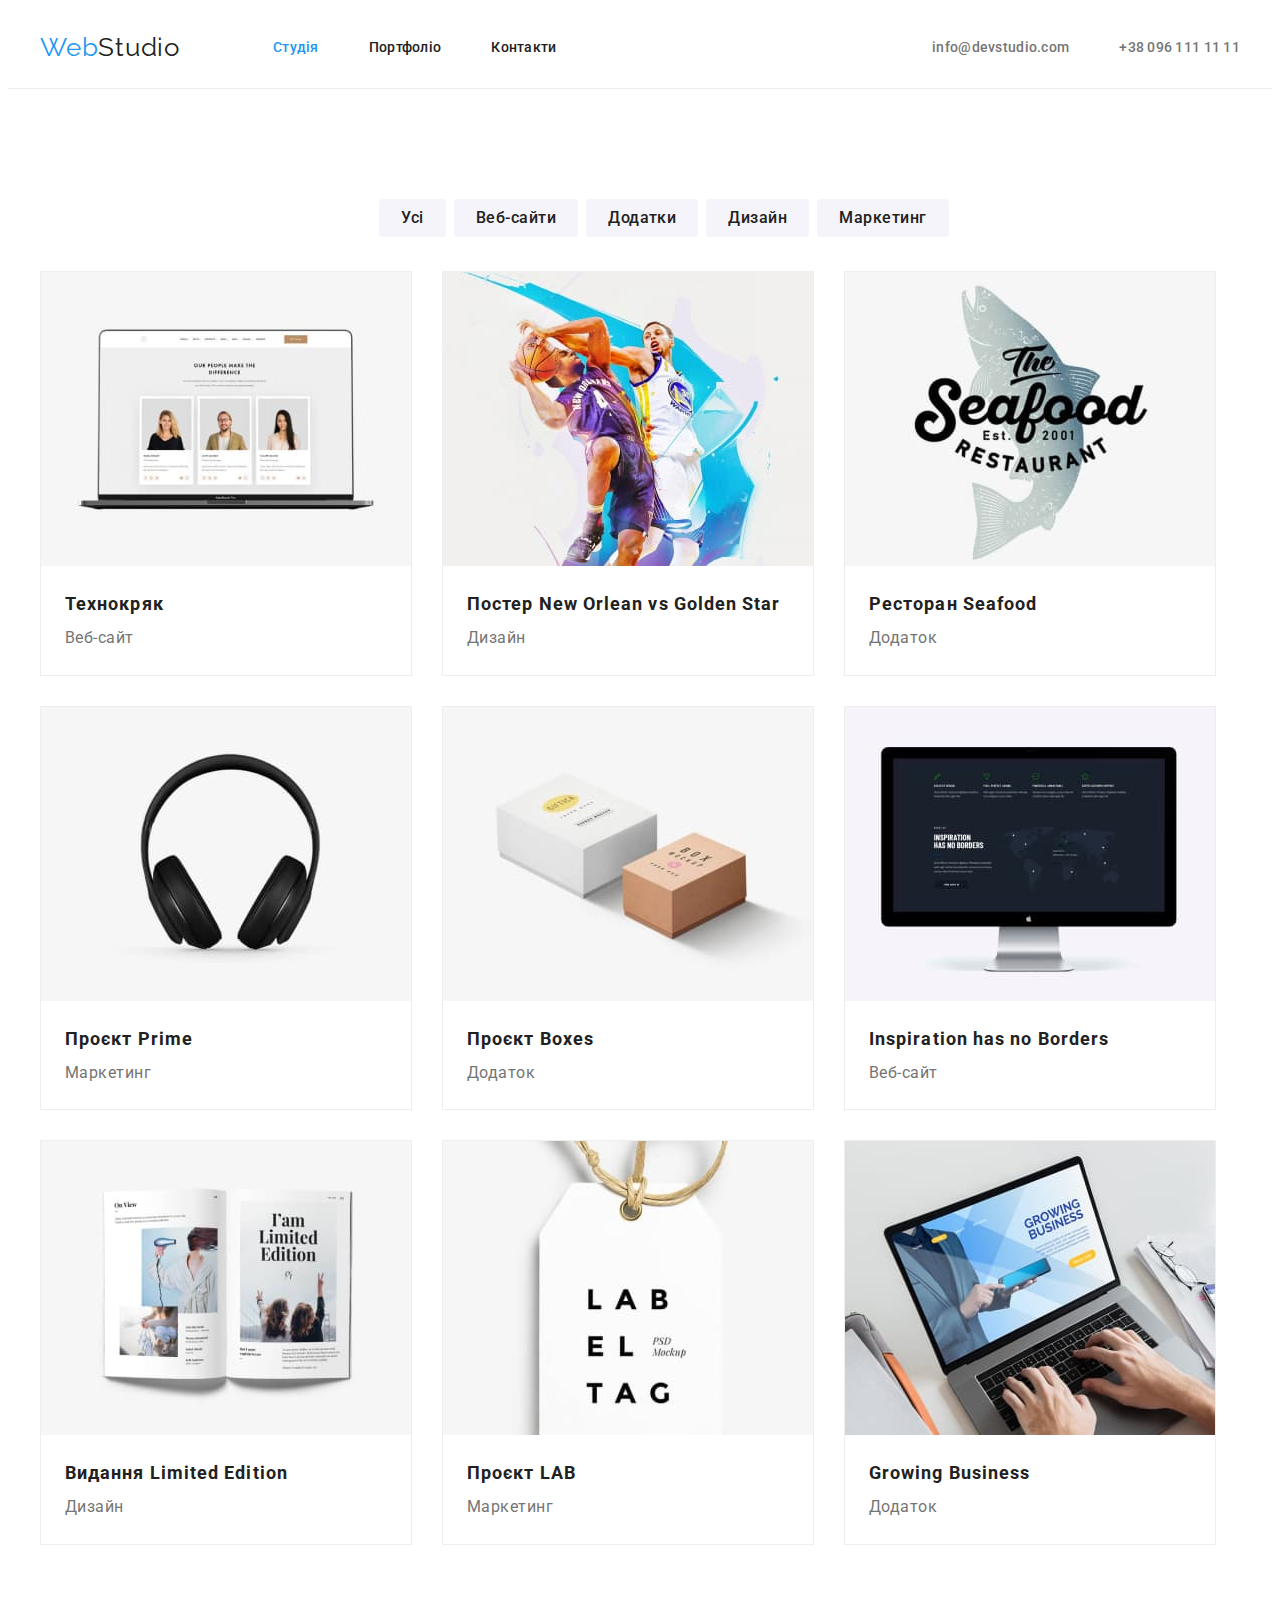
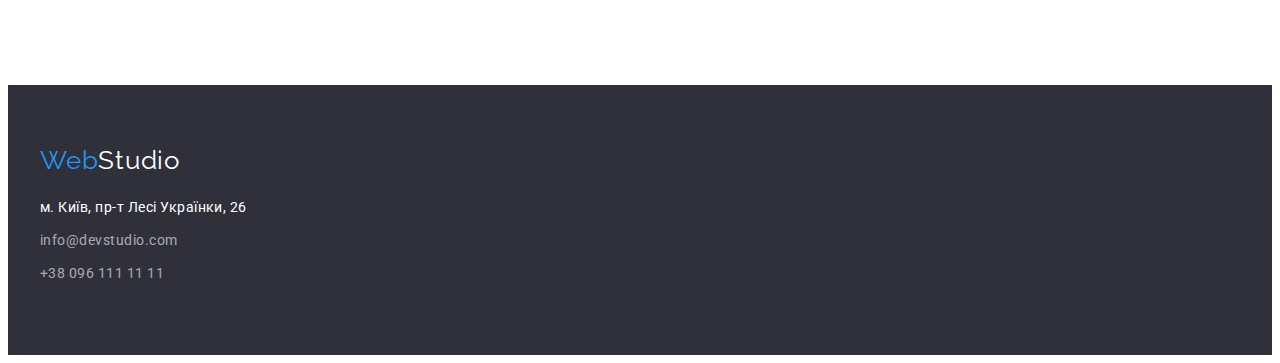
==== portfolio.html @ 388268cf "Initial commit" ====
<!DOCTYPE html>
<html lang="uk">

<head>
  <meta charset="UTF-8">
  <meta http-equiv="X-UA-Compatible" content="IE=edge" />
  <meta name="viewport" content="width=device-width, initial-scale=1.0">
  <title>Портфоліо</title>
  <link href="https://fonts.googleapis.com/css2?family=Raleway:wght@700&family=Roboto:wght@400;500;700;900&display=swap"
    rel="stylesheet">
  <link rel="stylesheet" href="https://cdnjs.cloudflare.com/ajax/libs/modern-normalize/1.1.0/modern-normalize.min.css"
    integrity="sha512-wpPYUAdjBVSE4KJnH1VR1HeZfpl1ub8YT/NKx4PuQ5NmX2tKuGu6U/JRp5y+Y8XG2tV+wKQpNHVUX03MfMFn9Q=="
    crossorigin="anonymous" referrerpolicy="no-referrer" />
  <link rel="stylesheet" href="./css/style.css">
</head>

<body>
  <!-- Шапка сторінки -->
  <header class="header">
    <div class="container header-nav">
      <nav class="header-nav">
        <a href="./index.html" class="logo">
          <span class="logo-part">Web</span>Studio</a>
        <!-- Навігація на інші сторінки -->
        <ul class="nav-menu list">
          <li><a class="link-nav-current" href="./index.html">Студія</a></li>
          <li><a class="link-nav" href="./portfolio.html">Портфоліо</a></li>
          <li><a class="link-nav" href="/Контакти">Контакти</a></li>
        </ul>
      </nav>
      <!-- Пошта та телефон -->
      <ul class="menu-contacts list">
        <li>
          <a class="header-contacts" href="mailto:info@devstudio.com">info@devstudio.com</a>
        </li>
        <li>
          <a class="header-contacts" href="tel:+380961111111">+38 096 111 11 11</a>
        </li>
      </ul>
    </div>
  </header>
  <!-- Унікальний контент сторінки -->
    <main>
      <section class="portfolio">
      <div class="container">
        <h1 class="visually-hidden">Наші роботи</h1>
        <ul class="portfolio-button">
          <li class="button-item"><button type="button" class="button secondary">Усі</button></li>
          <li class="button-item">
            <button type="button" class="button secondary">Веб-сайти</button>
          </li>
          <li class="button-item">
            <button  type="button" class="button secondary">Додатки</button>
          </li>
          <li class="button-item">
            <button type="button" class="button secondary">Дизайн</button>
          </li>
          <li class="button-item">
            <button type="button" class="button secondary">Маркетинг</button>
          </li>
        </ul>
        <ul class="portfolio-list">
          <li class="examples-item">
            <a href="portfolio.html"></a>
            <img src="images/site.jpg" alt="Сайт" width="370" height="294">
            <h2 class="portfolio-title">Технокряк</h2>
            <p class="portfolio-des">Веб-сайт</p>
            <p class="visually-hidden">
              Lorem ipsum dolor sit amet consectetur adipisicing elit. Obcaecati
              dicta itaque cum laudantium explicabo quam adipisci molestiae,
              voluptatibus doloribus. Laborum beatae nemo voluptatum, atque
              voluptatibus autem hic minima deserunt repudiandae?
            </p>
          </li>
          <li class="examples-item">
            <a href="./portfolio.html"></a>
            <img
              src="images/poster.jpg"
              alt="Постер"
              width="370"
              height="294"
            >
            <h2 class="portfolio-title">Постер New Orlean vs Golden Star</h2>
            <p class="portfolio-des">Дизайн</p>
            <p class="visually-hidden">
              Lorem ipsum dolor sit amet consectetur adipisicing elit. Error,
              vero libero id architecto consequuntur quis eius adipisci,
              voluptate similique quisquam maiores itaque officia accusamus quia
              nobis impedit eligendi facilis labore.
            </p>
          </li>
          <li class="examples-item">
            <a href="./portfolio.html"></a>
            <img
              src="images/seafood.jpg"
              alt="Ресторан"
              width="370"
              height="294"
            >
            <h2 class="portfolio-title">Ресторан Seafood</h2>
            <p class="portfolio-des">Додаток</p>
            <p class="visually-hidden">
              Lorem ipsum dolor sit amet consectetur adipisicing elit. Obcaecati
              dicta itaque cum laudantium explicabo quam adipisci molestiae,
              voluptatibus doloribus. Laborum beatae nemo voluptatum, atque
              voluptatibus autem hic minima deserunt repudiandae?
            </p>
          </li>
          <li class="examples-item">
            <a href="./portfolio.html"></a>
            <img
              src="images/headphones.jpg"
              alt="Навушники"
              width="370"
              height="294"
            >
            <h2 class="portfolio-title">Проєкт Prime</h2>
            <p class="portfolio-des">Маркетинг</p>
            <p class="visually-hidden">
              Lorem ipsum, dolor sit amet consectetur adipisicing elit. Cumque
              eos, sit quae minima expedita illo laborum officiis quisquam saepe
              maiores, suscipit molestias aut, facilis eveniet nam. Enim
              temporibus exercitationem harum.
            </p>
          </li>
          <li class="examples-item">
            <a href="./portfolio.html"></a>
            <img
              src="images/boxes.jpg"
              alt="Коробки"
              width="370"
              height="294">
            <h2 class="portfolio-title">Проєкт Boxes</h2>
            <p class="portfolio-des">Додаток</p>
            <p class="visually-hidden">
              Lorem ipsum dolor sit amet consectetur adipisicing elit.
              Cupiditate dolorem soluta ea ex est neque harum reiciendis facere
              unde aut temporibus, esse earum recusandae molestias minus nobis.
              Nihil, laboriosam ullam.
            </p>
          </li>
          <li class="examples-item">
            <a href="./portfolio.html"></a>
            <img
              src="images/comp.jpg"
              alt="Компютер"
              width="370"
              height="294"
          >
            <h2 lang="en" class="portfolio-title">Inspiration has no Borders</h2>
            <p class="portfolio-des">Веб-сайт</p>
            <p class="visually-hidden">
              Lorem ipsum dolor sit amet consectetur adipisicing elit. Quae
              praesentium vel aut sint animi id voluptatibus eos eligendi
              assumenda, sit aliquam est architecto hic tempora nobis error
              excepturi eaque. Nihil?
            </p>
          </li>
          <li class="examples-item">
            <a href="./portfolio.html"></a>
            <img src="images/book.jpg" alt="Видання" width="370" height="294">
            <h2 class="portfolio-title">Видання Limited Edition</h2>
            <p class="portfolio-des">Дизайн</p>
            <p class="visually-hidden">
              Lorem ipsum dolor sit, amet consectetur adipisicing elit.
              Voluptatum itaque eos velit temporibus! Culpa natus eum ducimus
              fugiat? Repellendus sequi veritatis nam temporibus expedita minima
              nostrum rem asperiores est nulla.
            </p>
          </li>
          <li class="examples-item">
            <a href="./portfolio.html"></a>
            <img src="images/lab.jpg" alt="Лаб" width="370" height="294">
            <h2 class="portfolio-title">Проєкт LAB</h2>
            <p class="portfolio-des">Маркетинг</p>
            <p class="visually-hidden">
              Lorem ipsum dolor sit amet consectetur, adipisicing elit. Est
              quasi repellendus aliquam cum? Corporis iste animi assumenda natus
              cum distinctio exercitationem doloremque aliquid ullam reiciendis
              molestias sapiente voluptatem, odio ut?
            </p>
          </li>
          <li class="examples-item">
            <a href="./portfolio.html"></a>
            <img
              src="images/laptop.jpg"
              alt="Ноутбук"
              width="370"
              height="294"
            >
            <h2 lang="en" class="portfolio-title">Growing Business</h2>
            <p class="portfolio-des">Додаток</p>
            <p class="visually-hidden">
              Lorem, ipsum dolor sit amet consectetur adipisicing elit. Illum,
              repellat quam in ipsum vel suscipit eius pariatur ut ex nostrum
              quos, recusandae nesciunt deserunt natus nisi quaerat magni
              dolorem. Sequi!
            </p>
          </li>
        </ul>
        </div>
      </section>
    </main>
<!-- Футер сторінки -->
<footer>
  <div class="container">
    <a href="index.html" class="logo"><span class="logo-part">Web</span><span class="logo-footer">Studio</span></a>
    <address class="address">
      <a class="address-place no-italic" href="https://goo.gl/maps/CPtrU1FHBa2aNyZL9" target="_blank"
        rel="noopener noreferrer nofollow">м. Київ, пр-т Лесі Українки, 26</a>
    </address>
    <address>
      <a class="address-contacts no-italic" href="mailto:info@devstudio.com">info@devstudio.com</a></br>
      <a class="address-contacts no-italic" href="tel:+380961111111">+38 096 111 11 11</a>
    </address>
  </div>
</footer>
</body>
</html>
---- css/style.css ----
:root {
  --background-color: #f5f5f5;
  --hero-background-color: #2f303a;
  --section--three-color: #f5f4fa;
  --primary-text-color: #757575;
  --title-text-color: #212121;
  --accent-color: #2196f3;
  --hero-title-color: #ffffff;
  --address-text-color: rgba(255, 255, 255, 0.6);
  --button-accent-color: #188ce8;
  --footer-contacts-color: rgba(255, 255, 255, 0.6);
  --border-header-color: #ececec;
}
/* Стили для обнуления верхних отступов у элементов */
h1,
h2,
h3,
h4,
h5,
h6,
p {
  margin-top: 0;
}

/* Класс для обнуления базовых свойств у списков (ul) */
.list {
  list-style: none;

  padding-left: 0;
  margin: 0;
}

/* Класс для обнуления базовых свойств у ссылок */
.link {
  text-decoration: none;
  color: inherit;
}

/* Свойства для корректного отображения картинок */
img {
  display: block;
  max-width: 100%;
  height: auto;
}

/* Свойства для обнуления курсива у address */
address {
  font-style: normal;
}
body {
  color: var(--primary-text-color);
  font-family: Roboto, sans-serif;
  letter-spacing: 0.03em;
}

.container {
  padding: 0 15px;
  margin-left: auto;
  margin-right: auto;
  width: 1200px;
}

/* Header */
.header {
  border-bottom: 1px solid var(--border-header-color);
}
.header-nav {
  display: flex;
  align-items: center;
}

.logo {
  margin-right: 93px;

  color: var(--title-text-color);
  font-family: Raleway, sans-serif;
  font-size: 26px;
  line-height: 1.2;
  letter-spacing: 0.03em;
  text-decoration: none;
}

.logo-part {
  color: var(--accent-color);
}

.logo-footer {
  color: var(--hero-title-color);
}
/* Navigation */

.nav-menu {
  display: flex;
  list-style-type: none;
  align-items: center;
  gap: 50px;
}

.link-nav-current {
  display: block;
  padding-top: 32px;
  padding-bottom: 32px;

  color: var(--accent-color);
  text-decoration: none;
  font-weight: 500;
  font-size: 14px;
  line-height: 1.14;
  letter-spacing: 0.02em;
}

.link-nav {
  display: block;
  padding-top: 32px;
  padding-bottom: 32px;

  color: var(--title-text-color);
  font-weight: 500;
  font-size: 14px;
  line-height: 1.14;
  letter-spacing: 0.02em;
  text-decoration: none;
}

.link-nav:hover,
.link-nav:focus {
  color: var(--accent-color);
}
.menu-contacts {
  margin-left: auto;
  display: flex;
  align-items: center;
  gap: 50px;

  list-style-type: none;
  text-decoration: none;
}
.header-contacts {
  display: block;
  padding-top: 32px;
  padding-bottom: 32px;

  color: var(--primary-text-color);
  text-decoration: none;
  font-weight: 500;
  font-size: 14px;
  line-height: 1.14;
  letter-spacing: 0.02em;
}

.header-contacts:hover,
.header-contacts:focus {
  color: var(--accent-color);
}

/* Hero */

.hero {
  padding-top: 200px;
  padding-bottom: 200px;

  background-color: var(--hero-background-color);
  text-align: center;
}

.hero-title {
  margin: 0 auto 30px;
  max-width: 690px;

  color: var(--hero-title-color);
  font-weight: 900;
  font-size: 44px;
  line-height: 1.36;
  text-align: center;
  letter-spacing: 0.06em;
  text-transform: uppercase;
}

.portfolio {
  padding-top: 94px;
  padding-bottom: 94px;
}

.portfolio-list {
  list-style-type: none;
  display: flex;
  flex-wrap: wrap;
  padding-inline-start: 0;
}
.examples-item {
  width: 370px;
  margin-right: 30px;
  margin-bottom: 30px;
  border: 1px solid #eeeeee;
}
.examples-item:nth-child(3n) {
  margin-right: 0;
}

.portfolio-title {
  color: var(--title-text-color);
  font-weight: 700;
  font-size: 18px;
  line-height: 2;
  letter-spacing: 0.06em;
  padding-top: 20px;
  padding-left: 24px;
}

.portfolio-des {
  color: var(--primary-text-color);
  font-weight: 400;
  font-size: 16px;
  line-height: 1.88px;
  letter-spacing: 0.03em;
  padding-bottom: 20px;
  padding-left: 24px;
}
.button {
  padding: 10px 32px;
  border-color: transparent;
  color: var(--hero-title-color);
}
.button.primary {
  border: none;
  padding: 10px 32px;

  color: var(--hero-title-color);
  background-color: var(--accent-color);
  font-weight: 700;
  font-size: 16px;
  line-height: 1.88;
  font-family: inherit;
  align-items: center;
  text-align: center;
  letter-spacing: 0.06em;
  cursor: pointer;
  box-shadow: 0px 4px 4px rgba(0, 0, 0, 0.15);
  border-radius: 4px;
}
.button.primary:hover,
.button.primary:focus {
  background-color: var(--button-accent-color);
}

.portfolio-button {
  margin-bottom: 34px;
  display: flex;
  justify-content: center;
  list-style-type: none;
}
.button-item:nth-child(n + 1) {
  margin-left: 8px;
}

.button.secondary {
  border: none;
  color: var(--title-text-color);
  background-color: var(--section--three-color);
  padding: 6px 22px;
  cursor: pointer;
  border-radius: 4px;
  font-family: inherit;
  font-weight: 500;
  font-size: 16px;
  line-height: 1.62;
  letter-spacing: 0.03em;
}
.button.secondary:hover,
.button.secondary:focus {
  background-color: var(--accent-color);
  color: var(--hero-title-color);
  box-shadow: 0px 3px 1px rgba(0, 0, 0, 0.1), 0px 1px 2px rgba(0, 0, 0, 0.08),
    0px 2px 2px rgba(0, 0, 0, 0.12);
  border-radius: 4px;
}

.visually-hidden {
  margin: -1px;
  position: absolute;
  white-space: nowrap;
  width: 1px;
  height: 1px;
  overflow: hidden;
  border: 0;
  padding: 0;
  clip: rect(0 0 0 0);
  clip-path: inset(50%);
}

/* Features */

.features {
  display: flex;
  align-content: space-between;
  padding-bottom: 0px;
  list-style-type: none;
  text-decoration: none;
}

.feature-item:not(:last-child) {
  padding-right: 30px;
}
.list-title {
  color: var(--title-text-color);
  font-weight: 700;
  font-size: 14px;
  line-height: 1.14;
  text-transform: uppercase;
}
.list-text {
  color: var(--primary-text-color);
  letter-spacing: 0.03em;
  font-size: 14px;
  line-height: 1.71;
  margin-bottom: 0;
}
.section {
  padding-top: 94px;
}
.section-title {
  text-align: center;
  margin-bottom: 50px;
  color: var(--title-text-color);
  font-weight: 700;
  font-size: 36px;
  line-height: 1.16;
}
.work-list {
  display: flex;
  padding-bottom: 94px;
  list-style: none;
}

.work-item:not(:last-child) {
  padding-right: 30px;
}

/*Our team */

.team {
  background-color: var(--section--three-color);
  padding-bottom: 94px;
}

.team-list {
  display: flex;
}

.team-card:first-child {
  margin-left: 0;
}
.team-card {
  margin-left: 30px;
  border-radius: 0px 0px 4px 4px;
  box-shadow: 0px 1px 3px rgba(0, 0, 0, 0.12), 0px 1px 1px rgba(0, 0, 0, 0.14),
    0px 2px 1px rgba(0, 0, 0, 0.2);
}

.member-name {
  color: var(--title-text-color);
  font-weight: 500;
  font-size: 16px;
  line-height: 1.18;
  text-align: center;
  padding-top: 30px;
  padding-bottom: 10px;
  margin-bottom: 0;
}
.member-position {
  text-align: center;
  padding-bottom: 30px;
  margin-bottom: 0;
}

.team-card {
  background-color: var(--hero-title-color);
}

/* Footer */

.address {
  margin-top: 20px;
}

.no-italic {
  text-decoration: none;
  font-style: normal;
}
.address-place {
  display: inline-block;
  padding-bottom: 9px;
  color: var(--hero-title-color);
  font-size: 14px;
  line-height: 1.71;
}

.address-contacts {
  display: inline-block;
  color: var(--footer-contacts-color);
  font-size: 14px;
  line-height: 1.71;
  padding-bottom: 9px;
}

.address-contacts:hover,
.address-contacts:focus {
  color: var(--accent-color);
}

footer {
  padding-bottom: 60px;
  background-color: var(--hero-background-color);
  padding-top: 60px;
}
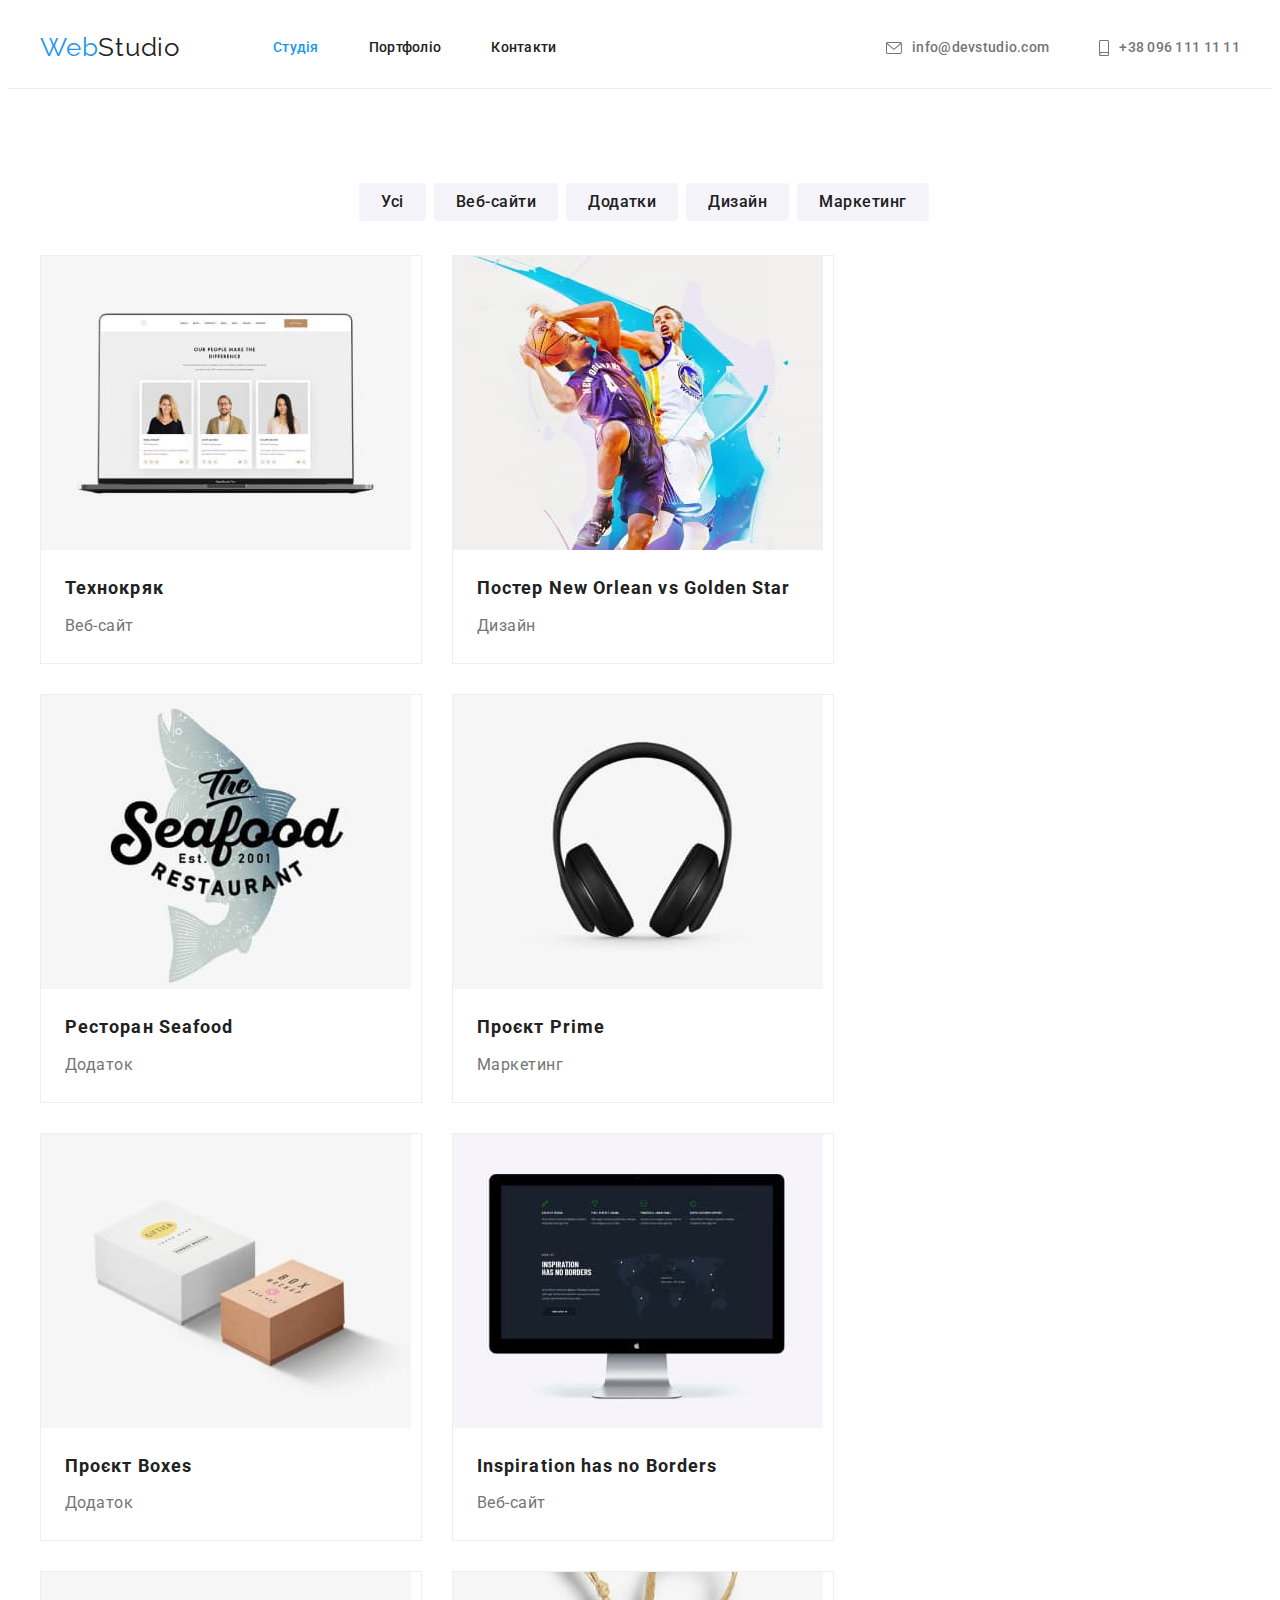
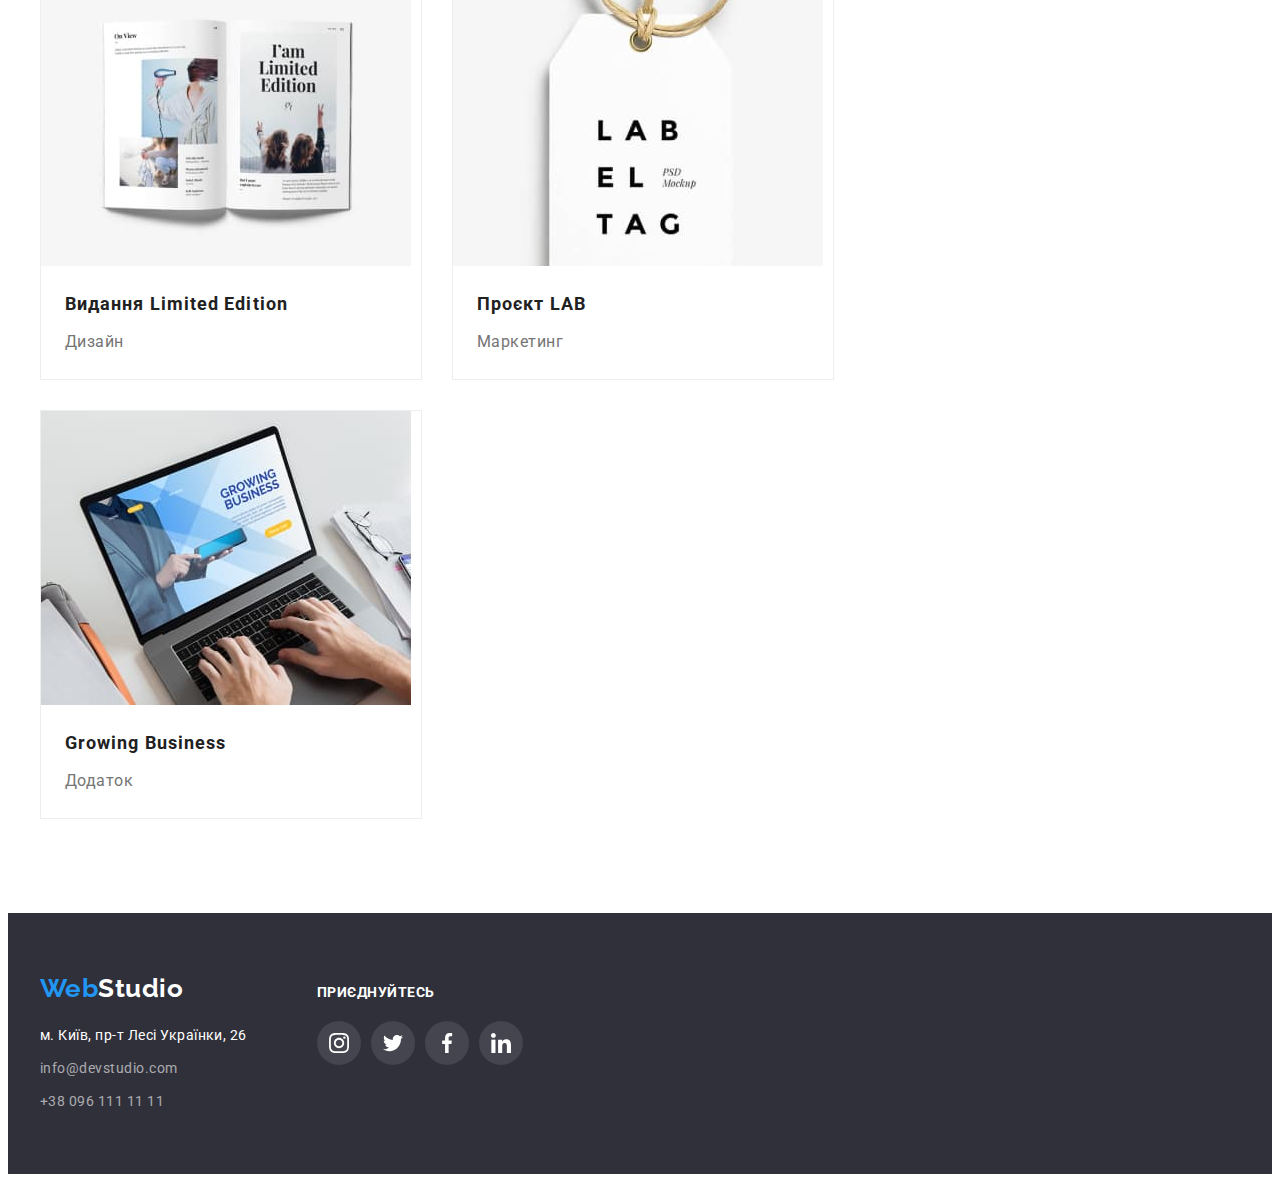
==== commit 81134041: "Adding changes" ====
--- a/portfolio.html
+++ b/portfolio.html
@@ -1,219 +1,307 @@
 <!DOCTYPE html>
 <html lang="uk">
-
-<head>
-  <meta charset="UTF-8">
-  <meta http-equiv="X-UA-Compatible" content="IE=edge" />
-  <meta name="viewport" content="width=device-width, initial-scale=1.0">
-  <title>Портфоліо</title>
-  <link href="https://fonts.googleapis.com/css2?family=Raleway:wght@700&family=Roboto:wght@400;500;700;900&display=swap"
-    rel="stylesheet">
-  <link rel="stylesheet" href="https://cdnjs.cloudflare.com/ajax/libs/modern-normalize/1.1.0/modern-normalize.min.css"
-    integrity="sha512-wpPYUAdjBVSE4KJnH1VR1HeZfpl1ub8YT/NKx4PuQ5NmX2tKuGu6U/JRp5y+Y8XG2tV+wKQpNHVUX03MfMFn9Q=="
-    crossorigin="anonymous" referrerpolicy="no-referrer" />
-  <link rel="stylesheet" href="./css/style.css">
-</head>
-
-<body>
-  <!-- Шапка сторінки -->
-  <header class="header">
-    <div class="container header-nav">
-      <nav class="header-nav">
-        <a href="./index.html" class="logo">
-          <span class="logo-part">Web</span>Studio</a>
-        <!-- Навігація на інші сторінки -->
-        <ul class="nav-menu list">
-          <li><a class="link-nav-current" href="./index.html">Студія</a></li>
-          <li><a class="link-nav" href="./portfolio.html">Портфоліо</a></li>
-          <li><a class="link-nav" href="/Контакти">Контакти</a></li>
+  <head>
+    <meta charset="UTF-8" />
+    <meta http-equiv="X-UA-Compatible" content="IE=edge" />
+    <meta name="viewport" content="width=device-width, initial-scale=1.0" />
+    <title>Портфоліо</title>
+    <link
+      href="https://fonts.googleapis.com/css2?family=Raleway:wght@700&family=Roboto:wght@400;500;700;900&display=swap"
+      rel="stylesheet"
+    />
+    <link
+      rel="stylesheet"
+      href="https://cdnjs.cloudflare.com/ajax/libs/modern-normalize/1.1.0/modern-normalize.min.css"
+      integrity="sha512-wpPYUAdjBVSE4KJnH1VR1HeZfpl1ub8YT/NKx4PuQ5NmX2tKuGu6U/JRp5y+Y8XG2tV+wKQpNHVUX03MfMFn9Q=="
+      crossorigin="anonymous"
+      referrerpolicy="no-referrer"
+    />
+    <link rel="stylesheet" href="./css/style.css" />
+  </head>
+  <body>
+    <!-- Шапка сторінки -->
+
+    <header class="header">
+      <div class="container header-nav">
+        <nav class="header-nav">
+          <a href="./index.html" class="logo">
+            <span class="logo-part">Web</span>Studio</a
+          >
+          <!-- Навігація на інші сторінки -->
+          <ul class="nav-menu list">
+            <li><a class="link-nav-current" href="./index.html">Студія</a></li>
+            <li><a class="link-nav" href="./portfolio.html">Портфоліо</a></li>
+            <li><a class="link-nav" href="/Контакти">Контакти</a></li>
+          </ul>
+        </nav>
+
+        <!-- Пошта та телефон -->
+
+        <ul class="menu-contacts list">
+          <li>
+            <a class="header-contacts" href="mailto:info@devstudio.com">
+              <svg class="envelope-icon" width="16" height="12">
+                <use href="./images/icons.svg#icon-envelope-hover"></use>
+              </svg>
+              info@devstudio.com</a
+            >
+          </li>
+          <li>
+            <a class="header-contacts" href="tel:+380961111111">
+              <svg class="smartphone-icon" width="10" height="16">
+                <use href="./images/icons.svg#icon-smartphone"></use>
+              </svg>
+              +38 096 111 11 11</a
+            >
+          </li>
         </ul>
-      </nav>
-      <!-- Пошта та телефон -->
-      <ul class="menu-contacts list">
-        <li>
-          <a class="header-contacts" href="mailto:info@devstudio.com">info@devstudio.com</a>
-        </li>
-        <li>
-          <a class="header-contacts" href="tel:+380961111111">+38 096 111 11 11</a>
-        </li>
-      </ul>
-    </div>
-  </header>
-  <!-- Унікальний контент сторінки -->
+      </div>
+    </header>
+
+    <!-- Сторінка Портфоліо -->
+
     <main>
       <section class="portfolio">
-      <div class="container">
-        <h1 class="visually-hidden">Наші роботи</h1>
-        <ul class="portfolio-button">
-          <li class="button-item"><button type="button" class="button secondary">Усі</button></li>
-          <li class="button-item">
-            <button type="button" class="button secondary">Веб-сайти</button>
-          </li>
-          <li class="button-item">
-            <button  type="button" class="button secondary">Додатки</button>
-          </li>
-          <li class="button-item">
-            <button type="button" class="button secondary">Дизайн</button>
-          </li>
-          <li class="button-item">
-            <button type="button" class="button secondary">Маркетинг</button>
-          </li>
-        </ul>
-        <ul class="portfolio-list">
-          <li class="examples-item">
-            <a href="portfolio.html"></a>
-            <img src="images/site.jpg" alt="Сайт" width="370" height="294">
-            <h2 class="portfolio-title">Технокряк</h2>
-            <p class="portfolio-des">Веб-сайт</p>
-            <p class="visually-hidden">
-              Lorem ipsum dolor sit amet consectetur adipisicing elit. Obcaecati
-              dicta itaque cum laudantium explicabo quam adipisci molestiae,
-              voluptatibus doloribus. Laborum beatae nemo voluptatum, atque
-              voluptatibus autem hic minima deserunt repudiandae?
-            </p>
-          </li>
-          <li class="examples-item">
-            <a href="./portfolio.html"></a>
-            <img
-              src="images/poster.jpg"
-              alt="Постер"
-              width="370"
-              height="294"
-            >
-            <h2 class="portfolio-title">Постер New Orlean vs Golden Star</h2>
-            <p class="portfolio-des">Дизайн</p>
-            <p class="visually-hidden">
-              Lorem ipsum dolor sit amet consectetur adipisicing elit. Error,
-              vero libero id architecto consequuntur quis eius adipisci,
-              voluptate similique quisquam maiores itaque officia accusamus quia
-              nobis impedit eligendi facilis labore.
-            </p>
-          </li>
-          <li class="examples-item">
-            <a href="./portfolio.html"></a>
-            <img
-              src="images/seafood.jpg"
-              alt="Ресторан"
-              width="370"
-              height="294"
-            >
-            <h2 class="portfolio-title">Ресторан Seafood</h2>
-            <p class="portfolio-des">Додаток</p>
-            <p class="visually-hidden">
-              Lorem ipsum dolor sit amet consectetur adipisicing elit. Obcaecati
-              dicta itaque cum laudantium explicabo quam adipisci molestiae,
-              voluptatibus doloribus. Laborum beatae nemo voluptatum, atque
-              voluptatibus autem hic minima deserunt repudiandae?
-            </p>
-          </li>
-          <li class="examples-item">
-            <a href="./portfolio.html"></a>
-            <img
-              src="images/headphones.jpg"
-              alt="Навушники"
-              width="370"
-              height="294"
-            >
-            <h2 class="portfolio-title">Проєкт Prime</h2>
-            <p class="portfolio-des">Маркетинг</p>
-            <p class="visually-hidden">
-              Lorem ipsum, dolor sit amet consectetur adipisicing elit. Cumque
-              eos, sit quae minima expedita illo laborum officiis quisquam saepe
-              maiores, suscipit molestias aut, facilis eveniet nam. Enim
-              temporibus exercitationem harum.
-            </p>
-          </li>
-          <li class="examples-item">
-            <a href="./portfolio.html"></a>
-            <img
-              src="images/boxes.jpg"
-              alt="Коробки"
-              width="370"
-              height="294">
-            <h2 class="portfolio-title">Проєкт Boxes</h2>
-            <p class="portfolio-des">Додаток</p>
-            <p class="visually-hidden">
-              Lorem ipsum dolor sit amet consectetur adipisicing elit.
-              Cupiditate dolorem soluta ea ex est neque harum reiciendis facere
-              unde aut temporibus, esse earum recusandae molestias minus nobis.
-              Nihil, laboriosam ullam.
-            </p>
-          </li>
-          <li class="examples-item">
-            <a href="./portfolio.html"></a>
-            <img
-              src="images/comp.jpg"
-              alt="Компютер"
-              width="370"
-              height="294"
-          >
-            <h2 lang="en" class="portfolio-title">Inspiration has no Borders</h2>
-            <p class="portfolio-des">Веб-сайт</p>
-            <p class="visually-hidden">
-              Lorem ipsum dolor sit amet consectetur adipisicing elit. Quae
-              praesentium vel aut sint animi id voluptatibus eos eligendi
-              assumenda, sit aliquam est architecto hic tempora nobis error
-              excepturi eaque. Nihil?
-            </p>
-          </li>
-          <li class="examples-item">
-            <a href="./portfolio.html"></a>
-            <img src="images/book.jpg" alt="Видання" width="370" height="294">
-            <h2 class="portfolio-title">Видання Limited Edition</h2>
-            <p class="portfolio-des">Дизайн</p>
-            <p class="visually-hidden">
-              Lorem ipsum dolor sit, amet consectetur adipisicing elit.
-              Voluptatum itaque eos velit temporibus! Culpa natus eum ducimus
-              fugiat? Repellendus sequi veritatis nam temporibus expedita minima
-              nostrum rem asperiores est nulla.
-            </p>
-          </li>
-          <li class="examples-item">
-            <a href="./portfolio.html"></a>
-            <img src="images/lab.jpg" alt="Лаб" width="370" height="294">
-            <h2 class="portfolio-title">Проєкт LAB</h2>
-            <p class="portfolio-des">Маркетинг</p>
-            <p class="visually-hidden">
-              Lorem ipsum dolor sit amet consectetur, adipisicing elit. Est
-              quasi repellendus aliquam cum? Corporis iste animi assumenda natus
-              cum distinctio exercitationem doloremque aliquid ullam reiciendis
-              molestias sapiente voluptatem, odio ut?
-            </p>
-          </li>
-          <li class="examples-item">
-            <a href="./portfolio.html"></a>
-            <img
-              src="images/laptop.jpg"
-              alt="Ноутбук"
-              width="370"
-              height="294"
-            >
-            <h2 lang="en" class="portfolio-title">Growing Business</h2>
-            <p class="portfolio-des">Додаток</p>
-            <p class="visually-hidden">
-              Lorem, ipsum dolor sit amet consectetur adipisicing elit. Illum,
-              repellat quam in ipsum vel suscipit eius pariatur ut ex nostrum
-              quos, recusandae nesciunt deserunt natus nisi quaerat magni
-              dolorem. Sequi!
-            </p>
-          </li>
-        </ul>
+        <div class="container">
+          <h1 class="visually-hidden">Наші роботи</h1>
+          <ul class="portfolio-button">
+            <li class="button-item">
+              <button type="button" class="button secondary">Усі</button>
+            </li>
+            <li class="button-item">
+              <button type="button" class="button secondary">Веб-сайти</button>
+            </li>
+            <li class="button-item">
+              <button type="button" class="button secondary">Додатки</button>
+            </li>
+            <li class="button-item">
+              <button type="button" class="button secondary">Дизайн</button>
+            </li>
+            <li class="button-item">
+              <button type="button" class="button secondary">Маркетинг</button>
+            </li>
+          </ul>
+
+          <!-- Наші проекти-->
+
+          <ul class="portfolio-list">
+            <li class="examples-item">
+              <a href="portfolio.html"></a>
+              <img src="images/site.jpg" alt="Сайт" width="370" height="294" />
+              <h2 class="portfolio-title">Технокряк</h2>
+              <p class="portfolio-des">Веб-сайт</p>
+              <p class="visually-hidden">
+                Lorem ipsum dolor sit amet consectetur adipisicing elit.
+                Obcaecati dicta itaque cum laudantium explicabo quam adipisci
+                molestiae, voluptatibus doloribus. Laborum beatae nemo
+                voluptatum, atque voluptatibus autem hic minima deserunt
+                repudiandae?
+              </p>
+            </li>
+            <li class="examples-item">
+              <a href="./portfolio.html"></a>
+              <img
+                src="images/poster.jpg"
+                alt="Постер"
+                width="370"
+                height="294"
+              />
+              <h2 class="portfolio-title">Постер New Orlean vs Golden Star</h2>
+              <p class="portfolio-des">Дизайн</p>
+              <p class="visually-hidden">
+                Lorem ipsum dolor sit amet consectetur adipisicing elit. Error,
+                vero libero id architecto consequuntur quis eius adipisci,
+                voluptate similique quisquam maiores itaque officia accusamus
+                quia nobis impedit eligendi facilis labore.
+              </p>
+            </li>
+            <li class="examples-item">
+              <a href="./portfolio.html"></a>
+              <img
+                src="images/seafood.jpg"
+                alt="Ресторан"
+                width="370"
+                height="294"
+              />
+              <h2 class="portfolio-title">Ресторан Seafood</h2>
+              <p class="portfolio-des">Додаток</p>
+              <p class="visually-hidden">
+                Lorem ipsum dolor sit amet consectetur adipisicing elit.
+                Obcaecati dicta itaque cum laudantium explicabo quam adipisci
+                molestiae, voluptatibus doloribus. Laborum beatae nemo
+                voluptatum, atque voluptatibus autem hic minima deserunt
+                repudiandae?
+              </p>
+            </li>
+            <li class="examples-item">
+              <a href="./portfolio.html"></a>
+              <img
+                src="images/headphones.jpg"
+                alt="Навушники"
+                width="370"
+                height="294"
+              />
+              <h2 class="portfolio-title">Проєкт Prime</h2>
+              <p class="portfolio-des">Маркетинг</p>
+              <p class="visually-hidden">
+                Lorem ipsum, dolor sit amet consectetur adipisicing elit. Cumque
+                eos, sit quae minima expedita illo laborum officiis quisquam
+                saepe maiores, suscipit molestias aut, facilis eveniet nam. Enim
+                temporibus exercitationem harum.
+              </p>
+            </li>
+            <li class="examples-item">
+              <a href="./portfolio.html"></a>
+              <img
+                src="images/boxes.jpg"
+                alt="Коробки"
+                width="370"
+                height="294"
+              />
+              <h2 class="portfolio-title">Проєкт Boxes</h2>
+              <p class="portfolio-des">Додаток</p>
+              <p class="visually-hidden">
+                Lorem ipsum dolor sit amet consectetur adipisicing elit.
+                Cupiditate dolorem soluta ea ex est neque harum reiciendis
+                facere unde aut temporibus, esse earum recusandae molestias
+                minus nobis. Nihil, laboriosam ullam.
+              </p>
+            </li>
+            <li class="examples-item">
+              <a href="./portfolio.html"></a>
+              <img
+                src="images/comp.jpg"
+                alt="Компютер"
+                width="370"
+                height="294"
+              />
+              <h2 lang="en" class="portfolio-title">
+                Inspiration has no Borders
+              </h2>
+              <p class="portfolio-des">Веб-сайт</p>
+              <p class="visually-hidden">
+                Lorem ipsum dolor sit amet consectetur adipisicing elit. Quae
+                praesentium vel aut sint animi id voluptatibus eos eligendi
+                assumenda, sit aliquam est architecto hic tempora nobis error
+                excepturi eaque. Nihil?
+              </p>
+            </li>
+            <li class="examples-item">
+              <a href="./portfolio.html"></a>
+              <img
+                src="images/book.jpg"
+                alt="Видання"
+                width="370"
+                height="294"
+              />
+              <h2 class="portfolio-title">Видання Limited Edition</h2>
+              <p class="portfolio-des">Дизайн</p>
+              <p class="visually-hidden">
+                Lorem ipsum dolor sit, amet consectetur adipisicing elit.
+                Voluptatum itaque eos velit temporibus! Culpa natus eum ducimus
+                fugiat? Repellendus sequi veritatis nam temporibus expedita
+                minima nostrum rem asperiores est nulla.
+              </p>
+            </li>
+            <li class="examples-item">
+              <a href="./portfolio.html"></a>
+              <img src="images/lab.jpg" alt="Лаб" width="370" height="294" />
+              <h2 class="portfolio-title">Проєкт LAB</h2>
+              <p class="portfolio-des">Маркетинг</p>
+              <p class="visually-hidden">
+                Lorem ipsum dolor sit amet consectetur, adipisicing elit. Est
+                quasi repellendus aliquam cum? Corporis iste animi assumenda
+                natus cum distinctio exercitationem doloremque aliquid ullam
+                reiciendis molestias sapiente voluptatem, odio ut?
+              </p>
+            </li>
+            <li class="examples-item">
+              <a href="./portfolio.html"></a>
+              <img
+                src="images/laptop.jpg"
+                alt="Ноутбук"
+                width="370"
+                height="294"
+              />
+              <h2 lang="en" class="portfolio-title">Growing Business</h2>
+              <p class="portfolio-des">Додаток</p>
+              <p class="visually-hidden">
+                Lorem, ipsum dolor sit amet consectetur adipisicing elit. Illum,
+                repellat quam in ipsum vel suscipit eius pariatur ut ex nostrum
+                quos, recusandae nesciunt deserunt natus nisi quaerat magni
+                dolorem. Sequi!
+              </p>
+            </li>
+          </ul>
         </div>
       </section>
     </main>
-<!-- Футер сторінки -->
-<footer>
-  <div class="container">
-    <a href="index.html" class="logo"><span class="logo-part">Web</span><span class="logo-footer">Studio</span></a>
-    <address class="address">
-      <a class="address-place no-italic" href="https://goo.gl/maps/CPtrU1FHBa2aNyZL9" target="_blank"
-        rel="noopener noreferrer nofollow">м. Київ, пр-т Лесі Українки, 26</a>
-    </address>
-    <address>
-      <a class="address-contacts no-italic" href="mailto:info@devstudio.com">info@devstudio.com</a></br>
-      <a class="address-contacts no-italic" href="tel:+380961111111">+38 096 111 11 11</a>
-    </address>
-  </div>
-</footer>
-</body>
-</html>+
+    <!-- Футер сторінки -->
+
+    <footer class="footer">
+      <div class="container footer-container">
+        <div class="footer-address">
+          <a href="index.html" class="footer-logo"
+            ><span class="logo-part">Web</span
+            ><span class="logo-footer">Studio</span></a
+          >
+          <address>
+            <ul class="address-list">
+              <li class="item">
+                <a
+                  class="address"
+                  href="https://goo.gl/maps/CPtrU1FHBa2aNyZL9"
+                  target="_blank"
+                  rel="noopener noreferrer nofollow"
+                  >м. Київ, пр-т Лесі Українки, 26</a
+                >
+              </li>
+              <li class="item">
+                <a class="link" href="mailto:info@devstudio.com"
+                  >info@devstudio.com</a
+                >
+              </li>
+              <li class="item">
+                <a class="link" href="tel:+380961111111">+38 096 111 11 11</a>
+              </li>
+            </ul>
+          </address>
+        </div>
+        <div class="join-us">
+          <h3 class="join-us-title">Приєднуйтесь</h3>
+          <ul class="join-social-links">
+            <li class="list-item">
+              <a class="link" href="#">
+                <svg width="20" height="20">
+                  <use href="./images/icons.svg#icon-instagram-2"></use>
+                </svg>
+              </a>
+            </li>
+            <li class="list-item">
+              <a class="link" href="#">
+                <svg width="20" height="20">
+                  <use href="./images/icons.svg#icon-twitter-1"></use>
+                </svg>
+              </a>
+            </li>
+            <li class="list-item">
+              <a class="link" href="#">
+                <svg width="20" height="20">
+                  <use href="./images/icons.svg#icon-facebook-1"></use>
+                </svg>
+              </a>
+            </li>
+            <li class="list-item">
+              <a class="link" href="#">
+                <svg width="20" height="20">
+                  <use href="./images/icons.svg#icon-linkedin-1"></use>
+                </svg>
+              </a>
+            </li>
+          </ul>
+        </div>
+      </div>
+    </footer>
+  </body>
+</html>
--- a/css/style.css
+++ b/css/style.css
@@ -10,6 +10,8 @@
   --button-accent-color: #188ce8;
   --footer-contacts-color: rgba(255, 255, 255, 0.6);
   --border-header-color: #ececec;
+  --social-icon-color: #afb1b8;
+  --footer-icon-bg-color: rgba(255, 255, 255, 0.1);
 }
 /* Стили для обнуления верхних отступов у элементов */
 h1,
@@ -59,8 +61,16 @@
   margin-right: auto;
   width: 1200px;
 }
-
-/* Header */
+a {
+  text-decoration: none;
+  color: inherit;
+}
+ul {
+  list-style: none;
+  padding: 0;
+  margin: 0;
+}
+/* Шапка сторінки */
 .header {
   border-bottom: 1px solid var(--border-header-color);
 }
@@ -79,15 +89,20 @@
   letter-spacing: 0.03em;
   text-decoration: none;
 }
-
+.footer-logo {
+  display: inline-block;
+  margin-bottom: 20px;
+  color: var(--hero-title-color);
+  font-family: "Raleway";
+  font-weight: 700;
+  font-size: 26px;
+  line-height: 1.2;
+}
 .logo-part {
   color: var(--accent-color);
 }
 
-.logo-footer {
-  color: var(--hero-title-color);
-}
-/* Navigation */
+/* Навігація на інші сторінки */
 
 .nav-menu {
   display: flex;
@@ -126,34 +141,41 @@
 .link-nav:focus {
   color: var(--accent-color);
 }
+
+/*Пошта та телефон*/
+
 .menu-contacts {
   margin-left: auto;
   display: flex;
   align-items: center;
   gap: 50px;
-
-  list-style-type: none;
-  text-decoration: none;
-}
-.header-contacts {
-  display: block;
+  text-decoration: none;
+}
+.menu-contacts .header-contacts {
   padding-top: 32px;
   padding-bottom: 32px;
-
+  align-items: center;
   color: var(--primary-text-color);
   text-decoration: none;
   font-weight: 500;
   font-size: 14px;
   line-height: 1.14;
   letter-spacing: 0.02em;
-}
-
-.header-contacts:hover,
-.header-contacts:focus {
+  display: flex;
+}
+
+.menu-contacts .header-contacts:hover,
+.menu-contacts .header-contacts:focus {
   color: var(--accent-color);
 }
 
-/* Hero */
+.envelope-icon,
+.smartphone-icon {
+  margin-right: 10px;
+  fill: currentColor;
+}
+
+/* Герой */
 
 .hero {
   padding-top: 200px;
@@ -161,10 +183,27 @@
 
   background-color: var(--hero-background-color);
   text-align: center;
+  margin-left: auto;
+  margin-right: auto;
+  height: 600px;
+  max-width: 1600px;
+
+  background-color: var(--hero-background-color);
+  background-image: linear-gradient(
+      to right,
+      rgba(47, 48, 58, 0.4),
+      rgba(47, 48, 58, 0.4)
+    ),
+    url("../images/bcg.jpg");
+  background-size: cover;
+  background-position: center;
+  background-repeat: no-repeat;
 }
 
 .hero-title {
-  margin: 0 auto 30px;
+  margin-left: auto;
+  margin-right: auto;
+  margin-bottom: 30px;
   max-width: 690px;
 
   color: var(--hero-title-color);
@@ -175,26 +214,50 @@
   letter-spacing: 0.06em;
   text-transform: uppercase;
 }
-
+.features .icon-box {
+  display: flex;
+  justify-content: center;
+  align-items: center;
+  margin-bottom: 30px;
+  background: var(--border-header-color);
+  border-radius: 4px;
+  width: 270px;
+  height: 120px;
+}
+
+.features-icon {
+  display: flex;
+  justify-content: center;
+}
+/* Сторінка Портфоліо*/
 .portfolio {
   padding-top: 94px;
   padding-bottom: 94px;
 }
 
+/*Наші проекти*/
+
 .portfolio-list {
+  display: flex;
+  padding: 0;
+  margin: 0;
+  gap: 30px;
   list-style-type: none;
-  display: flex;
   flex-wrap: wrap;
-  padding-inline-start: 0;
 }
 .examples-item {
-  width: 370px;
-  margin-right: 30px;
-  margin-bottom: 30px;
+  flex-basis: calc((100% - 2 * 30px) / 3);
   border: 1px solid #eeeeee;
 }
 .examples-item:nth-child(3n) {
   margin-right: 0;
+}
+.examples-item:hover,
+.examples-item:focus {
+  box-shadow: 0px 1px 1px rgb(0 0 0 / 12%), 0px 4px 4px rgb(0 0 0 / 6%),
+    1px 4px 6px rgb(0 0 0 / 16%);
+  outline-style: none;
+  cursor: pointer;
 }
 
 .portfolio-title {
@@ -205,6 +268,7 @@
   letter-spacing: 0.06em;
   padding-top: 20px;
   padding-left: 24px;
+  padding-bottom: 4px;
 }
 
 .portfolio-des {
@@ -216,6 +280,9 @@
   padding-bottom: 20px;
   padding-left: 24px;
 }
+
+/*Кнопки*/
+
 .button {
   padding: 10px 32px;
   border-color: transparent;
@@ -288,25 +355,23 @@
   clip-path: inset(50%);
 }
 
-/* Features */
+/* Переваги */
 
 .features {
   display: flex;
-  align-content: space-between;
+  gap: 30px;
   padding-bottom: 0px;
   list-style-type: none;
   text-decoration: none;
 }
 
-.feature-item:not(:last-child) {
-  padding-right: 30px;
-}
 .list-title {
   color: var(--title-text-color);
   font-weight: 700;
   font-size: 14px;
   line-height: 1.14;
   text-transform: uppercase;
+  margin-bottom: 10px;
 }
 .list-text {
   color: var(--primary-text-color);
@@ -326,6 +391,9 @@
   font-size: 36px;
   line-height: 1.16;
 }
+
+/*Чим ми займаємося*/
+
 .work-list {
   display: flex;
   padding-bottom: 94px;
@@ -336,7 +404,7 @@
   padding-right: 30px;
 }
 
-/*Our team */
+/* Наша команда */
 
 .team {
   background-color: var(--section--three-color);
@@ -345,13 +413,10 @@
 
 .team-list {
   display: flex;
-}
-
-.team-card:first-child {
-  margin-left: 0;
-}
+  gap: 30px;
+}
+
 .team-card {
-  margin-left: 30px;
   border-radius: 0px 0px 4px 4px;
   box-shadow: 0px 1px 3px rgba(0, 0, 0, 0.12), 0px 1px 1px rgba(0, 0, 0, 0.14),
     0px 2px 1px rgba(0, 0, 0, 0.2);
@@ -369,47 +434,177 @@
 }
 .member-position {
   text-align: center;
+  padding-bottom: 16px;
+  margin-bottom: 0;
+}
+
+.team-card {
   padding-bottom: 30px;
-  margin-bottom: 0;
-}
-
-.team-card {
   background-color: var(--hero-title-color);
 }
-
-/* Footer */
-
-.address {
-  margin-top: 20px;
-}
-
-.no-italic {
-  text-decoration: none;
-  font-style: normal;
-}
-.address-place {
-  display: inline-block;
-  padding-bottom: 9px;
-  color: var(--hero-title-color);
-  font-size: 14px;
-  line-height: 1.71;
-}
-
-.address-contacts {
-  display: inline-block;
-  color: var(--footer-contacts-color);
-  font-size: 14px;
-  line-height: 1.71;
-  padding-bottom: 9px;
-}
-
-.address-contacts:hover,
-.address-contacts:focus {
-  color: var(--accent-color);
-}
+.social-networks {
+  display: flex;
+  padding-right: 32px;
+  padding-left: 32px;
+  list-style: none;
+  gap: 10px;
+  align-items: center;
+}
+.social-networks .social-item {
+  width: 44px;
+  height: 44px;
+}
+.social-item .social-link {
+  display: flex;
+  justify-content: center;
+  align-items: center;
+  width: 100%;
+  height: 100%;
+  fill: var(--social-icon-color);
+}
+
+.social-networks .social-link:hover,
+.social-networks .social-link:focus {
+  background-color: var(--accent-color);
+  fill: var(--hero-title-color);
+  border-radius: 50%;
+  outline-style: none;
+}
+
+/*Постійні клієнти*/
+
+.clients-section {
+  padding-top: 94px;
+  padding-bottom: 94px;
+}
+
+.clients-title {
+  margin-top: 0;
+  margin-bottom: 50px;
+
+  font-weight: 700;
+  font-size: 36px;
+  line-height: 1.17;
+  text-align: center;
+  color: var(--title-text-color);
+}
+
+.clients-list {
+  display: flex;
+  gap: 30px;
+}
+
+.clients-link {
+  box-sizing: border-box;
+  display: flex;
+  justify-content: center;
+  align-items: center;
+
+  width: 170px;
+  height: 92px;
+
+  fill: var(--social-icon-color);
+
+  border: 1px solid var(--social-icon-color);
+  border-radius: 4px;
+}
+
+.clients-link:hover,
+.clients-link:focus {
+  fill: var(--accent-color);
+  border: 1px solid var(--accent-color);
+  outline: var(--accent-color);
+}
+
+/*Футер сторінки*/
 
 footer {
+  padding-top: 60px;
   padding-bottom: 60px;
   background-color: var(--hero-background-color);
-  padding-top: 60px;
-}
+}
+.footer-container {
+  display: flex;
+  align-items: baseline;
+  gap: 70px;
+}
+.join-us-title {
+  margin-top: 0;
+  margin-bottom: 20px;
+
+  font-weight: 700;
+  font-size: 14px;
+  line-height: 1.14;
+  text-transform: uppercase;
+
+  color: var(--hero-title-color);
+}
+.address-list .item:not(:last-child) {
+  margin-bottom: 9px;
+}
+
+.footer .address {
+  display: inline-block;
+
+  color: var(--hero-title-color);
+
+  font-style: normal;
+  font-weight: 400;
+  font-size: 14px;
+  line-height: 1.71;
+}
+
+.footer .address:hover,
+.footer .address:focus {
+  color: var(--accent-color);
+}
+
+.footer .link {
+  color: var(--footer-contacts-color);
+
+  font-style: normal;
+  font-weight: 400;
+  font-size: 14px;
+  line-height: 1.71;
+}
+
+.footer .link:hover,
+.footer .link:focus {
+  color: var(--accent-color);
+}
+.join-social-links {
+  display: flex;
+  gap: 10px;
+}
+
+.join-social-links .list-item {
+  width: 44px;
+  height: 44px;
+  border-radius: 50%;
+
+  background-color: var(--footer-icon-bg-color);
+}
+
+.join-social-links .list-item:hover,
+.join-social-links .list-item:focus {
+  background-color: var(--accent-color);
+  fill: var(--hero-title-color);
+}
+
+.join-social-links .link {
+  display: flex;
+  align-items: center;
+  justify-content: center;
+  width: 100%;
+  height: 100%;
+
+  fill: var(--hero-title-color);
+}
+
+.join-social-links .link:hover,
+.join-social-links .link:focus {
+  border-radius: 50%;
+  outline-style: none;
+  background-color: var(--accent-color);
+  fill: var(--hero-title-color);
+}
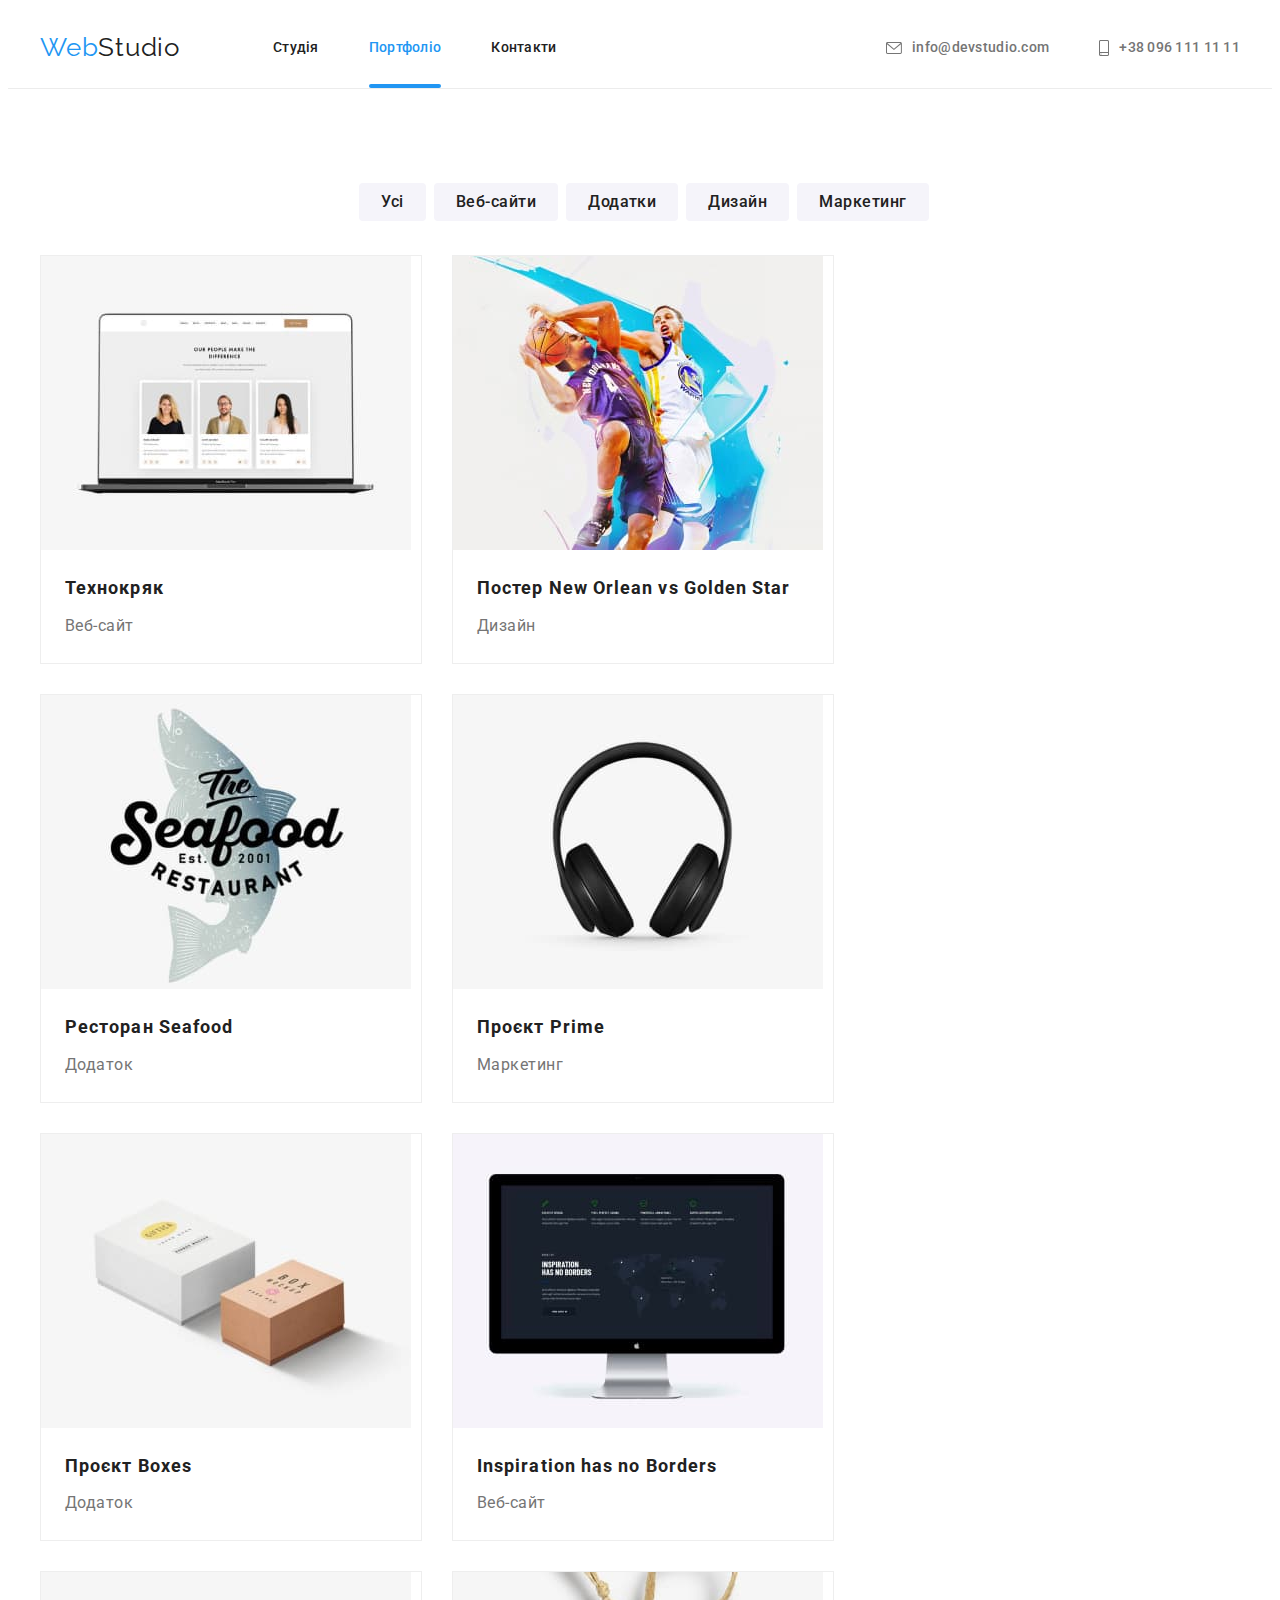
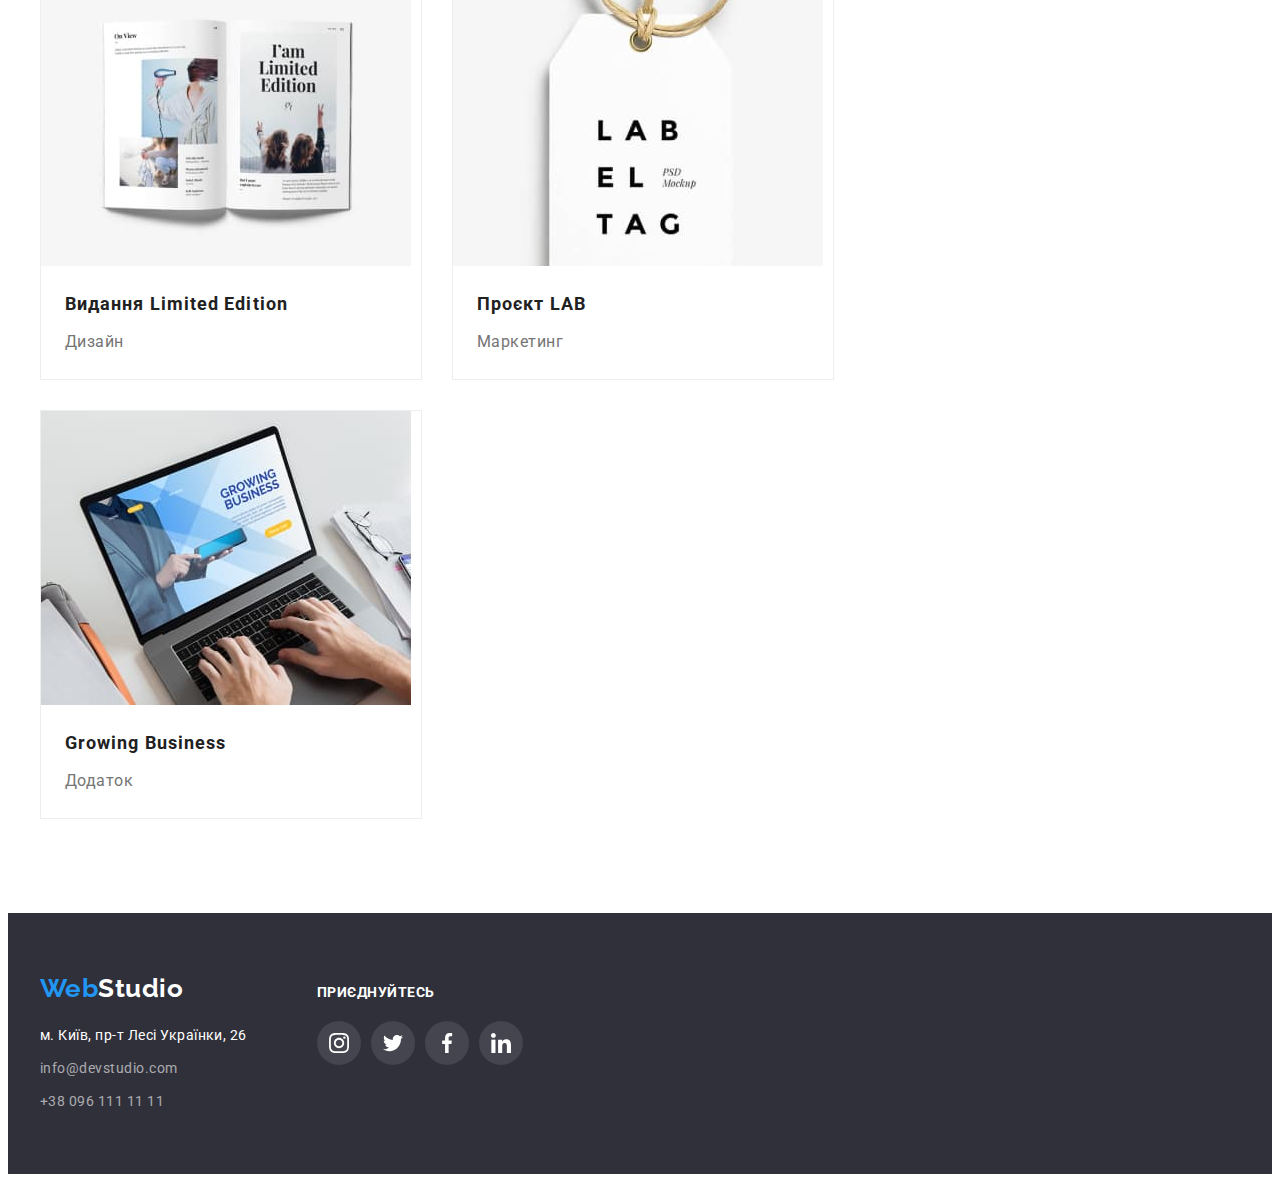
==== commit efc2c545: "Changes" ====
--- a/portfolio.html
+++ b/portfolio.html
@@ -29,8 +29,10 @@
           >
           <!-- Навігація на інші сторінки -->
           <ul class="nav-menu list">
-            <li><a class="link-nav-current" href="./index.html">Студія</a></li>
-            <li><a class="link-nav" href="./portfolio.html">Портфоліо</a></li>
+            <li><a class="link-nav" href="./index.html">Студія</a></li>
+            <li class="current">
+              <a class="link-nav-current" href="./portfolio.html">Портфоліо</a>
+            </li>
             <li><a class="link-nav" href="/Контакти">Контакти</a></li>
           </ul>
         </nav>
@@ -86,151 +88,184 @@
 
           <ul class="portfolio-list">
             <li class="examples-item">
-              <a href="portfolio.html"></a>
-              <img src="images/site.jpg" alt="Сайт" width="370" height="294" />
-              <h2 class="portfolio-title">Технокряк</h2>
-              <p class="portfolio-des">Веб-сайт</p>
-              <p class="visually-hidden">
-                Lorem ipsum dolor sit amet consectetur adipisicing elit.
-                Obcaecati dicta itaque cum laudantium explicabo quam adipisci
-                molestiae, voluptatibus doloribus. Laborum beatae nemo
-                voluptatum, atque voluptatibus autem hic minima deserunt
-                repudiandae?
-              </p>
-            </li>
-            <li class="examples-item">
-              <a href="./portfolio.html"></a>
-              <img
-                src="images/poster.jpg"
-                alt="Постер"
-                width="370"
-                height="294"
-              />
-              <h2 class="portfolio-title">Постер New Orlean vs Golden Star</h2>
-              <p class="portfolio-des">Дизайн</p>
-              <p class="visually-hidden">
-                Lorem ipsum dolor sit amet consectetur adipisicing elit. Error,
-                vero libero id architecto consequuntur quis eius adipisci,
-                voluptate similique quisquam maiores itaque officia accusamus
-                quia nobis impedit eligendi facilis labore.
-              </p>
-            </li>
-            <li class="examples-item">
-              <a href="./portfolio.html"></a>
-              <img
-                src="images/seafood.jpg"
-                alt="Ресторан"
-                width="370"
-                height="294"
-              />
-              <h2 class="portfolio-title">Ресторан Seafood</h2>
-              <p class="portfolio-des">Додаток</p>
-              <p class="visually-hidden">
-                Lorem ipsum dolor sit amet consectetur adipisicing elit.
-                Obcaecati dicta itaque cum laudantium explicabo quam adipisci
-                molestiae, voluptatibus doloribus. Laborum beatae nemo
-                voluptatum, atque voluptatibus autem hic minima deserunt
-                repudiandae?
-              </p>
-            </li>
-            <li class="examples-item">
-              <a href="./portfolio.html"></a>
-              <img
-                src="images/headphones.jpg"
-                alt="Навушники"
-                width="370"
-                height="294"
-              />
-              <h2 class="portfolio-title">Проєкт Prime</h2>
-              <p class="portfolio-des">Маркетинг</p>
-              <p class="visually-hidden">
-                Lorem ipsum, dolor sit amet consectetur adipisicing elit. Cumque
-                eos, sit quae minima expedita illo laborum officiis quisquam
-                saepe maiores, suscipit molestias aut, facilis eveniet nam. Enim
-                temporibus exercitationem harum.
-              </p>
-            </li>
-            <li class="examples-item">
-              <a href="./portfolio.html"></a>
-              <img
-                src="images/boxes.jpg"
-                alt="Коробки"
-                width="370"
-                height="294"
-              />
-              <h2 class="portfolio-title">Проєкт Boxes</h2>
-              <p class="portfolio-des">Додаток</p>
-              <p class="visually-hidden">
-                Lorem ipsum dolor sit amet consectetur adipisicing elit.
-                Cupiditate dolorem soluta ea ex est neque harum reiciendis
-                facere unde aut temporibus, esse earum recusandae molestias
-                minus nobis. Nihil, laboriosam ullam.
-              </p>
-            </li>
-            <li class="examples-item">
-              <a href="./portfolio.html"></a>
-              <img
-                src="images/comp.jpg"
-                alt="Компютер"
-                width="370"
-                height="294"
-              />
-              <h2 lang="en" class="portfolio-title">
-                Inspiration has no Borders
-              </h2>
-              <p class="portfolio-des">Веб-сайт</p>
-              <p class="visually-hidden">
-                Lorem ipsum dolor sit amet consectetur adipisicing elit. Quae
-                praesentium vel aut sint animi id voluptatibus eos eligendi
-                assumenda, sit aliquam est architecto hic tempora nobis error
-                excepturi eaque. Nihil?
-              </p>
-            </li>
-            <li class="examples-item">
-              <a href="./portfolio.html"></a>
-              <img
-                src="images/book.jpg"
-                alt="Видання"
-                width="370"
-                height="294"
-              />
-              <h2 class="portfolio-title">Видання Limited Edition</h2>
-              <p class="portfolio-des">Дизайн</p>
-              <p class="visually-hidden">
-                Lorem ipsum dolor sit, amet consectetur adipisicing elit.
-                Voluptatum itaque eos velit temporibus! Culpa natus eum ducimus
-                fugiat? Repellendus sequi veritatis nam temporibus expedita
-                minima nostrum rem asperiores est nulla.
-              </p>
-            </li>
-            <li class="examples-item">
-              <a href="./portfolio.html"></a>
-              <img src="images/lab.jpg" alt="Лаб" width="370" height="294" />
-              <h2 class="portfolio-title">Проєкт LAB</h2>
-              <p class="portfolio-des">Маркетинг</p>
-              <p class="visually-hidden">
-                Lorem ipsum dolor sit amet consectetur, adipisicing elit. Est
-                quasi repellendus aliquam cum? Corporis iste animi assumenda
-                natus cum distinctio exercitationem doloremque aliquid ullam
-                reiciendis molestias sapiente voluptatem, odio ut?
-              </p>
-            </li>
-            <li class="examples-item">
-              <a href="./portfolio.html"></a>
-              <img
-                src="images/laptop.jpg"
-                alt="Ноутбук"
-                width="370"
-                height="294"
-              />
-              <h2 lang="en" class="portfolio-title">Growing Business</h2>
-              <p class="portfolio-des">Додаток</p>
-              <p class="visually-hidden">
-                Lorem, ipsum dolor sit amet consectetur adipisicing elit. Illum,
-                repellat quam in ipsum vel suscipit eius pariatur ut ex nostrum
-                quos, recusandae nesciunt deserunt natus nisi quaerat magni
-                dolorem. Sequi!
-              </p>
+              <a class="overlay-action" href="portfolio.html">
+                <div class="portfolio-thumb">
+                  <img
+                    src="images/site.jpg"
+                    alt="Сайт"
+                    width="370"
+                    height="294"
+                  />
+                  <p class="portfolio-overlay">
+                    Ресурс пропонує комплексні пропозиції з різним рівнем
+                    функціоналу та сервісів. Все це дозволить відвідувачу
+                    отримати вичерпні відомості про компанію чи приватну особу.
+                  </p>
+                </div>
+                <h2 class="portfolio-title">Технокряк</h2>
+                <p class="portfolio-des">Веб-сайт</p>
+              </a>
+            </li>
+
+            <li class="examples-item">
+              <a class="overlay-action" href="portfolio.html">
+                <div class="portfolio-thumb">
+                  <img
+                    src="images/poster.jpg"
+                    alt="Постер"
+                    width="370"
+                    height="294"
+                  />
+                  <p class="portfolio-overlay">
+                    Ресурс пропонує комплексні пропозиції з різним рівнем
+                    функціоналу та сервісів. Все це дозволить відвідувачу
+                    отримати вичерпні відомості про компанію чи приватну особу.
+                  </p>
+                </div>
+                <h2 class="portfolio-title">
+                  Постер New Orlean vs Golden Star
+                </h2>
+                <p class="portfolio-des">Дизайн</p>
+              </a>
+            </li>
+
+            <li class="examples-item">
+              <a class="overlay-action" href="portfolio.html">
+                <div class="portfolio-thumb">
+                  <img
+                    src="images/seafood.jpg"
+                    alt="Ресторан"
+                    width="370"
+                    height="294"
+                  />
+                  <p class="portfolio-overlay">
+                    Ресурс пропонує комплексні пропозиції з різним рівнем
+                    функціоналу та сервісів. Все це дозволить відвідувачу
+                    отримати вичерпні відомості про компанію чи приватну особу.
+                  </p>
+                </div>
+                <h2 class="portfolio-title">Ресторан Seafood</h2>
+                <p class="portfolio-des">Додаток</p>
+              </a>
+            </li>
+
+            <li class="examples-item">
+              <a class="overlay-action" href="portfolio.html">
+                <div class="portfolio-thumb">
+                  <img
+                    src="images/headphones.jpg"
+                    alt="Навушники"
+                    width="370"
+                    height="294"
+                  />
+                  <p class="portfolio-overlay">
+                    Ресурс пропонує комплексні пропозиції з різним рівнем
+                    функціоналу та сервісів. Все це дозволить відвідувачу
+                    отримати вичерпні відомості про компанію чи приватну особу.
+                  </p>
+                </div>
+                <h2 class="portfolio-title">Проєкт Prime</h2>
+                <p class="portfolio-des">Маркетинг</p>
+              </a>
+            </li>
+
+            <li class="examples-item">
+              <a class="overlay-action" href="portfolio.html">
+                <div class="portfolio-thumb">
+                  <img
+                    src="images/boxes.jpg"
+                    alt="Коробки"
+                    width="370"
+                    height="294"
+                  />
+                  <p class="portfolio-overlay">
+                    Ресурс пропонує комплексні пропозиції з різним рівнем
+                    функціоналу та сервісів. Все це дозволить відвідувачу
+                    отримати вичерпні відомості про компанію чи приватну особу.
+                  </p>
+                </div>
+                <h2 class="portfolio-title">Проєкт Boxes</h2>
+                <p class="portfolio-des">Додаток</p>
+              </a>
+            </li>
+
+            <li class="examples-item">
+              <a class="overlay-action" href="portfolio.html">
+                <div class="portfolio-thumb">
+                  <img
+                    src="images/comp.jpg"
+                    alt="Компютер"
+                    width="370"
+                    height="294"
+                  />
+                  <p class="portfolio-overlay">
+                    Ресурс пропонує комплексні пропозиції з різним рівнем
+                    функціоналу та сервісів. Все це дозволить відвідувачу
+                    отримати вичерпні відомості про компанію чи приватну особу.
+                  </p>
+                </div>
+                <h2 lang="en" class="portfolio-title">
+                  Inspiration has no Borders
+                </h2>
+                <p class="portfolio-des">Веб-сайт</p>
+              </a>
+            </li>
+            <li class="examples-item">
+              <a class="overlay-action" href="portfolio.html">
+                <div class="portfolio-thumb">
+                  <img
+                    src="images/book.jpg"
+                    alt="Видання"
+                    width="370"
+                    height="294"
+                  />
+                  <p class="portfolio-overlay">
+                    Ресурс пропонує комплексні пропозиції з різним рівнем
+                    функціоналу та сервісів. Все це дозволить відвідувачу
+                    отримати вичерпні відомості про компанію чи приватну особу.
+                  </p>
+                </div>
+                <h2 class="portfolio-title">Видання Limited Edition</h2>
+                <p class="portfolio-des">Дизайн</p>
+              </a>
+            </li>
+            <li class="examples-item">
+              <a class="overlay-action" href="portfolio.html">
+                <div class="portfolio-thumb">
+                  <img
+                    src="images/lab.jpg"
+                    alt="Лаб"
+                    width="370"
+                    height="294"
+                  />
+                  <p class="portfolio-overlay">
+                    Ресурс пропонує комплексні пропозиції з різним рівнем
+                    функціоналу та сервісів. Все це дозволить відвідувачу
+                    отримати вичерпні відомості про компанію чи приватну особу.
+                  </p>
+                </div>
+                <h2 class="portfolio-title">Проєкт LAB</h2>
+                <p class="portfolio-des">Маркетинг</p>
+              </a>
+            </li>
+            <li class="examples-item">
+              <a class="overlay-action" href="portfolio.html">
+                <div class="portfolio-thumb">
+                  <img
+                    src="images/laptop.jpg"
+                    alt="Ноутбук"
+                    width="370"
+                    height="294"
+                  />
+                  <p class="portfolio-overlay">
+                    Ресурс пропонує комплексні пропозиції з різним рівнем
+                    функціоналу та сервісів. Все це дозволить відвідувачу
+                    отримати вичерпні відомості про компанію чи приватну особу.
+                  </p>
+                </div>
+                <h2 lang="en" class="portfolio-title">Growing Business</h2>
+                <p class="portfolio-des">Додаток</p>
+              </a>
             </li>
           </ul>
         </div>
--- a/css/style.css
+++ b/css/style.css
@@ -110,7 +110,21 @@
   align-items: center;
   gap: 50px;
 }
-
+.nav-menu .current {
+  position: relative;
+  color: var(--accent-color);
+}
+.nav-menu .current::after {
+  position: absolute;
+  bottom: 0;
+  left: 0;
+  display: block;
+  content: "";
+  height: 4px;
+  width: 100%;
+  background-color: var(--accent-color);
+  border-radius: 2px;
+}
 .link-nav-current {
   display: block;
   padding-top: 32px;
@@ -235,6 +249,37 @@
   padding-bottom: 94px;
 }
 
+.portfolio-thumb {
+  position: relative;
+  overflow: hidden;
+}
+
+.portfolio-overlay {
+  position: absolute;
+  transform: translateY(100%);
+  opacity: 1;
+
+  top: 0;
+  left: 0;
+  padding: 63px 24px;
+  width: 100%;
+  height: 100%;
+
+  background-color: rgba(33, 150, 243, 0.9);
+  font-size: 18px;
+  line-height: 1.55;
+  letter-spacing: 0.03em;
+  color: var(--hero-title-color);
+
+  transition-property: transform;
+  transition-duration: 250ms;
+  transition-timing-function: cubic-bezier(0.4, 0, 0.2, 1);
+}
+.overlay-action:hover .portfolio-overlay {
+  transform: translatey(0);
+  opacity: 1;
+}
+
 /*Наші проекти*/
 
 .portfolio-list {
@@ -248,10 +293,11 @@
 .examples-item {
   flex-basis: calc((100% - 2 * 30px) / 3);
   border: 1px solid #eeeeee;
-}
-.examples-item:nth-child(3n) {
-  margin-right: 0;
-}
+  transition-property: box-shadow;
+  transition-duration: 250ms;
+  transition-timing-function: cubic-bezier(0.4, 0, 0.2, 1);
+}
+
 .examples-item:hover,
 .examples-item:focus {
   box-shadow: 0px 1px 1px rgb(0 0 0 / 12%), 0px 4px 4px rgb(0 0 0 / 6%),
@@ -404,6 +450,28 @@
   padding-right: 30px;
 }
 
+.thumb-work {
+  position: relative;
+}
+.work-image {
+  display: block;
+}
+.title-des {
+  background-color: rgba(47, 48, 58, 0.8);
+  position: absolute;
+  bottom: 0;
+  left: 0;
+  font-size: 14px;
+  line-height: 1.14;
+  text-align: center;
+  letter-spacing: 0.03em;
+  text-transform: uppercase;
+  color: var(--hero-title-color);
+  min-width: 370px;
+  padding: 27px;
+  margin-bottom: 0;
+}
+
 /* Наша команда */
 
 .team {
